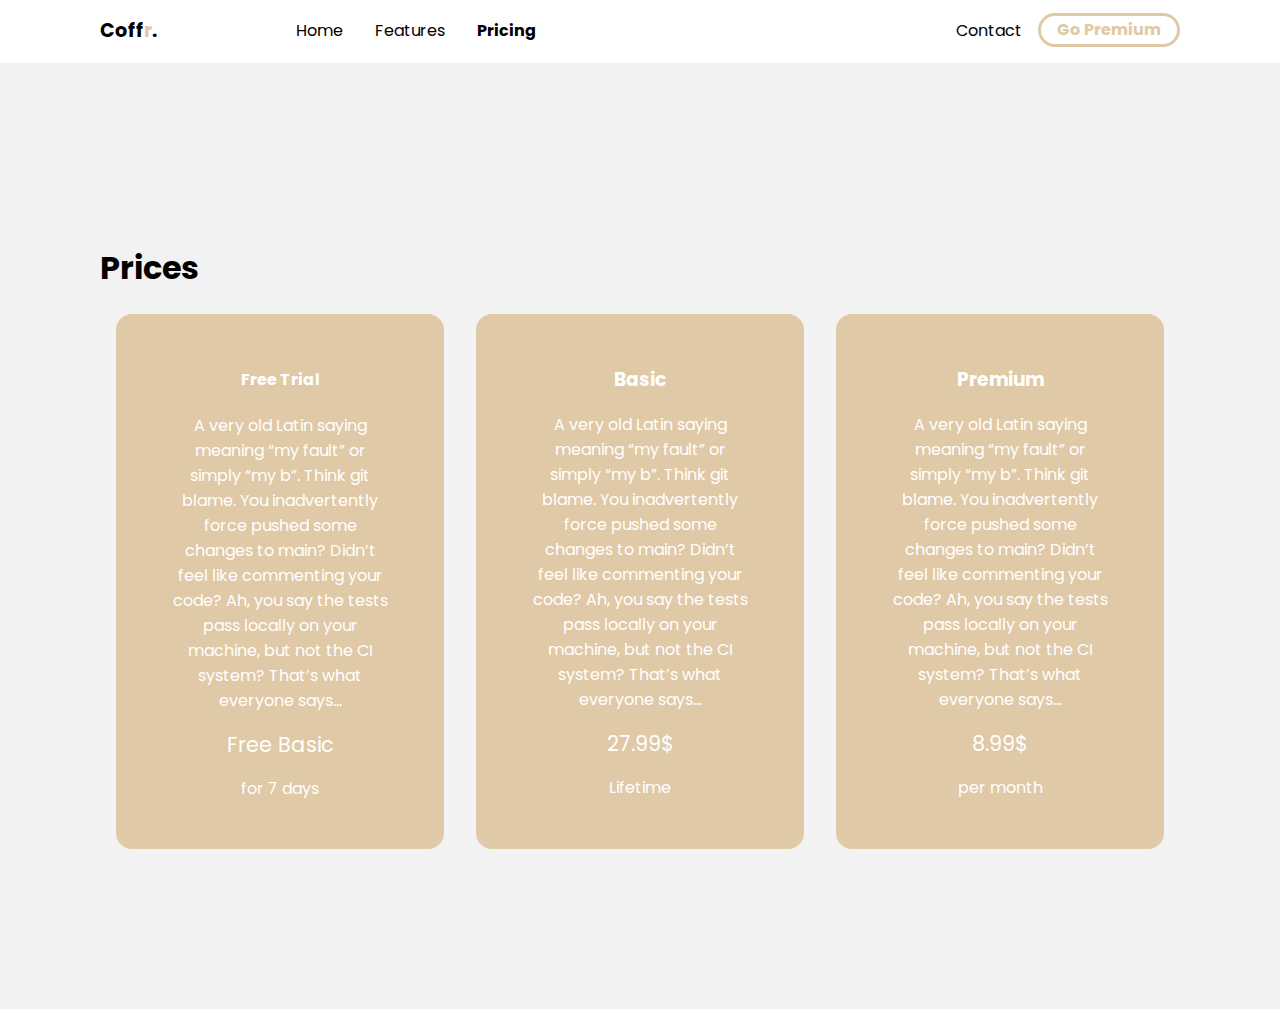
==== BasicShit/Pricing.html @ c1d3ffc7 "Add files via upload" ====
<!DOCTYPE html>
<html lang="en">
<head>
    <link rel="stylesheet" href="css/styles.css">
    <title>Coffr.</title>
</head>
<body>
    <div class="navbar">
        <div class="container">
            <a class="logo" href="#"> Coff<span>r</span>. </a>
            
            <img class="mobile-menu" id="mobile-cta" src="file:///Users/veronikacierna/Desktop/Samuel/frontend/BasicShit/images/menu.svg">

            <nav>
                <img class="mobile-menu-exit" id="mobile-exit" src="file:///Users/veronikacierna/Desktop/Samuel/frontend/BasicShit/images/exit.svg">

                <ul class="primary-nav">
                    <li><a href="file:///Users/veronikacierna/Desktop/Samuel/frontend/BasicShit/index.html">Home</a></li>
                    <li><a href="#">Features</a></li>
                    <li class="current"><a href="#">Pricing</a></li>
                </ul>

                <ul class="secondary-nav"> 
                    <li><a href="#">Contact</a></li>
                    <li class="go-premium-cta"><a href="#   ">Go Premium</a></li>
                </ul>
            </nav>
        </div>
    </div>

   
    
    <section class="pricing">
        <div class="container">
            <h1 class="blacktext" >Prices</h1>
            <ul>
                <li>
                    <h4>Free Trial</h4>
                    <blockquote> A very old Latin saying meaning “my fault” or simply “my b”. Think git blame. You inadvertently force pushed some changes to main? Didn’t feel like commenting your code? Ah, you say the tests pass locally on your machine, but not the CI system? That’s what everyone says… </blockquote>
                    <a href="#">Free Basic</a>
                    <p>for 7 days</p>
                </li>
                
                <li>
                    <h3>Basic</h3>
                    <blockquote> A very old Latin saying meaning “my fault” or simply “my b”. Think git blame. You inadvertently force pushed some changes to main? Didn’t feel like commenting your code? Ah, you say the tests pass locally on your machine, but not the CI system? That’s what everyone says… </blockquote>
                    <a href="#">27.99$</a>
                    <p>Lifetime</p>
                </li>

                <li>
                    <h3>Premium</h3>
                    <blockquote> A very old Latin saying meaning “my fault” or simply “my b”. Think git blame. You inadvertently force pushed some changes to main? Didn’t feel like commenting your code? Ah, you say the tests pass locally on your machine, but not the CI system? That’s what everyone says… </blockquote>
                    <a href="#">8.99$</a>
                    <p>per month</p>
                </li>
            </ul>
        </div>
    </section>

</body>
---- BasicShit/css/styles.css ----
@import url("https://fonts.googleapis.com/css2?family=Poppins:wght@400;700&display=swap");
:root {
  --primary-color: #e0c9a6 ;
}

body {
  background: #F2F2F2;
  margin: 0;
  font-family: 'Poppins';
}

.navbar {
  background: white;
  padding: 1em;
}

.navbar .logo {
  text-decoration: none;
  font-weight: bold;
  color: black;
  font-size: 1.2em;
}

.navbar .logo span {
  color: var(--primary-color);
}

.navbar nav {
  display: none;
}

.navbar .container {
  display: -webkit-box;
  display: -ms-flexbox;
  display: flex;
  place-content: space-between;
}

.navbar .mobile-menu {
  cursor: pointer;
}

a {
  color: #444444;
}

ul {
  list-style-type: none;
  margin: 0;
  padding: 0;
}

section {
  padding: 5em 2em;
}

.hero {
  text-align: center;
}

.left-col .subhead {
  text-transform: uppercase;
  font-weight: bold;
  color: gray;
  letter-spacing: .3em;
}

.left-col h1 {
  font-size: 2.5em;
  line-height: 1.3em;
  margin-top: .2em;
}

.left-col .primary-cta {
  background: var(--primary-color);
  color: white;
  text-decoration: none;
  padding: .6em 1.3em;
  font-size: 1.4em;
  border-radius: 5em;
  font-weight: bold;
  display: inline-block;
}

.left-col .watch-video-cta {
  display: block;
  margin-top: 1em;
}

.left-col .watch-video-cta img {
  margin-right: .5em;
}

.hero-img {
  width: 70%;
  margin-top: 3em;
}

section.features-section {
  background: #20272E;
  color: white;
}

ul.features-list {
  margin: 0;
  padding-left: .1em;
  display: -ms-grid;
  display: grid;
  -ms-grid-columns: (minmax(19rem, 1fr))[auto-fit];
      grid-template-columns: repeat(auto-fit, minmax(19rem, 1fr));
}

ul.features-list li {
  font-size: 1.1em;
  margin-bottom: 1em;
  margin-left: 2em;
  position: relative;
}

ul.features-list li:before {
  content: '';
  left: -2em;
  position: absolute;
  width: 20px;
  height: 20px;
  background-image: url("../images/bullet.svg");
  background-size: contain;
  margin-right: .5em;
}

.features-section img {
  display: none;
}

.testimonials-section {
  background: var(--primary-color);
  color: white;
}

.testimonials-section li {
  background: #006BD6;
  text-align: center;
  padding: 2em 1em;
  width: 80%;
  margin: 0 auto 5em auto;
  border-radius: 1em;
}

.testimonials-section li img {
  width: 5em;
  height: 5em;
  border: 5px solid #006BD6;
  border-radius: 50%;
  margin-top: -4.5em;
}

h2 {
  font-size: 2em;
}

label {
  display: block;
  font-size: 1.2em;
  margin-bottom: .5em;
}

input, textarea {
  width: 100%;
  padding: .8em;
  margin-bottom: 1em;
  border-radius: .3em;
  border: 1px solid gray;
  -webkit-box-sizing: border-box;
          box-sizing: border-box;
}

input[type="submit"] {
  background-color: var(--primary-color);
  color: white;
  font-weight: bold;
  font-size: 1.3em;
  border: none;
  margin-bottom: 5em;
  border-radius: 5em;
  display: inline-block;
  padding: .8em 2em;
  width: unset;
  cursor: pointer;
}

iframe {
  width: 100%;
  height: 300px;
}

nav.menu-btn {
  display: block;
}

nav {
  position: fixed;
  z-index: 999;
  width: 66%;
  right: 0;
  top: 0;
  background: #20272E;
  height: 100vh;
  padding: 1em;
}

nav ul.primary-nav {
  margin-top: 5em;
}

nav li a {
  color: white;
  text-decoration: none;
  display: block;
  padding: .5em;
  font-size: 1.3em;
  text-align: right;
}

nav li a:hover {
  font-weight: bold;
}

.mobile-menu-exit {
  float: right;
  margin: .5em;
  cursor: pointer;
}

@media only screen and (min-width: 768px) {
  .mobile-menu, .mobile-menu-exit {
    display: none;
  }
  .navbar .container {
    display: -ms-grid;
    display: grid;
    -ms-grid-columns: 180px auto;
        grid-template-columns: 180px auto;
    -webkit-box-pack: unset;
        -ms-flex-pack: unset;
            justify-content: unset;
  }
  .navbar nav {
    display: -webkit-box;
    display: -ms-flexbox;
    display: flex;
    -webkit-box-pack: justify;
        -ms-flex-pack: justify;
            justify-content: space-between;
    background: none;
    position: unset;
    height: auto;
    width: 100%;
    padding: 0;
  }
  .navbar nav ul {
    display: -webkit-box;
    display: -ms-flexbox;
    display: flex;
  }
  .navbar nav a {
    color: black;
    font-size: 1em;
    padding: .1em 1em;
  }
  .navbar nav ul.primary-nav {
    margin: 0;
  }
  .navbar nav li.current a {
    font-weight: bold;
  }
  .navbar nav li.go-premium-cta a {
    color: var(--primary-color);
    border: 3px solid var(--primary-color);
    font-weight: bold;
    border-radius: 5em;
    margin-top: -.2em;
  }
  .navbar nav li.go-premium-cta a:hover {
    background: var(--primary-color);
    color: white;
  }
}

@media only screen and (min-width: 1080px) {
  .container {
    width: 1080px;
    margin: 0 auto;
  }
  section {
    padding: 10em 4em;
  }
  .hero .container {
    display: -webkit-box;
    display: -ms-flexbox;
    display: flex;
    -webkit-box-pack: justify;
        -ms-flex-pack: justify;
            justify-content: space-between;
    text-align: left;
  }
  .hero .container .left-col {
    margin: 3em 3em 0 5em;
  }
  .hero .container .left-col h1 {
    font-size: 3em;
    width: 90%;
  }
  .hero-img {
    width: 30%;
    margin-right: 8em;
  }
  .hero-cta {
    display: -webkit-box;
    display: -ms-flexbox;
    display: flex;
  }
  .primary-cta {
    margin-right: 1em;
  }
  ul.features-list {
    display: block;
    margin-left: 5em;
  }
  ul.features-list li {
    font-size: 1.4em;
  }
  ul.features-list li:before {
    width: 30px;
    height: 30px;
  }
  .features-section {
    position: relative;
  }
  .features-section img {
    display: block;
    position: absolute;
    right: 0;
    width: 350px;
    bottom: -2em;
  }
  .testimonials-section ul {
    display: -webkit-box;
    display: -ms-flexbox;
    display: flex;
  }
  .testimonials-section ul li {
    margin: 0 1em;
  }
  .contact-section {
    position: relative;
  }
  .contact-section .container {
    display: -webkit-box;
    display: -ms-flexbox;
    display: flex;
  }
  .contact-right {
    position: absolute;
    right: 0;
    top: 0;
    width: 45%;
    height: 100%;
  }
  .contact-right iframe {
    height: 100%;
  }
}

.pricing {
  color: white;
}

.pricing li {
  background: var(--primary-color);
  text-align: center;
  padding: 2em 1em;
  width: 80%;
  margin: 0 auto 5em auto;
  border-radius: 1em;
}

.pricing li a {
  color: white;
  text-decoration: none;
  display: block;
  font-size: 1.3em;
  text-align: center;
}

.pricing li a:hover {
  font-weight: bold;
}

.pricing li img {
  width: 5em;
  height: 5em;
  border: 5px solid var(--primary-color);
  border-radius: 50%;
  margin-top: -4.5em;
}

.pricing ul {
  display: -webkit-box;
  display: -ms-flexbox;
  display: flex;
}

.pricing ul li {
  margin: 0 1em;
}

.blacktext {
  color: black;
}

@media only screen and (min-width: 1450px) {
  .features-section:before {
    content: '';
    position: absolute;
    width: 10%;
    height: 20em;
    background: var(--primary-color);
    left: 0;
    top: -4em;
  }
  .features-section:after {
    content: '';
    position: absolute;
    width: 200px;
    height: 20em;
    background: url("../images/dots.svg") no-repeat;
    left: 4.5em;
    top: 2em;
  }
}
/*# sourceMappingURL=styles.css.map */
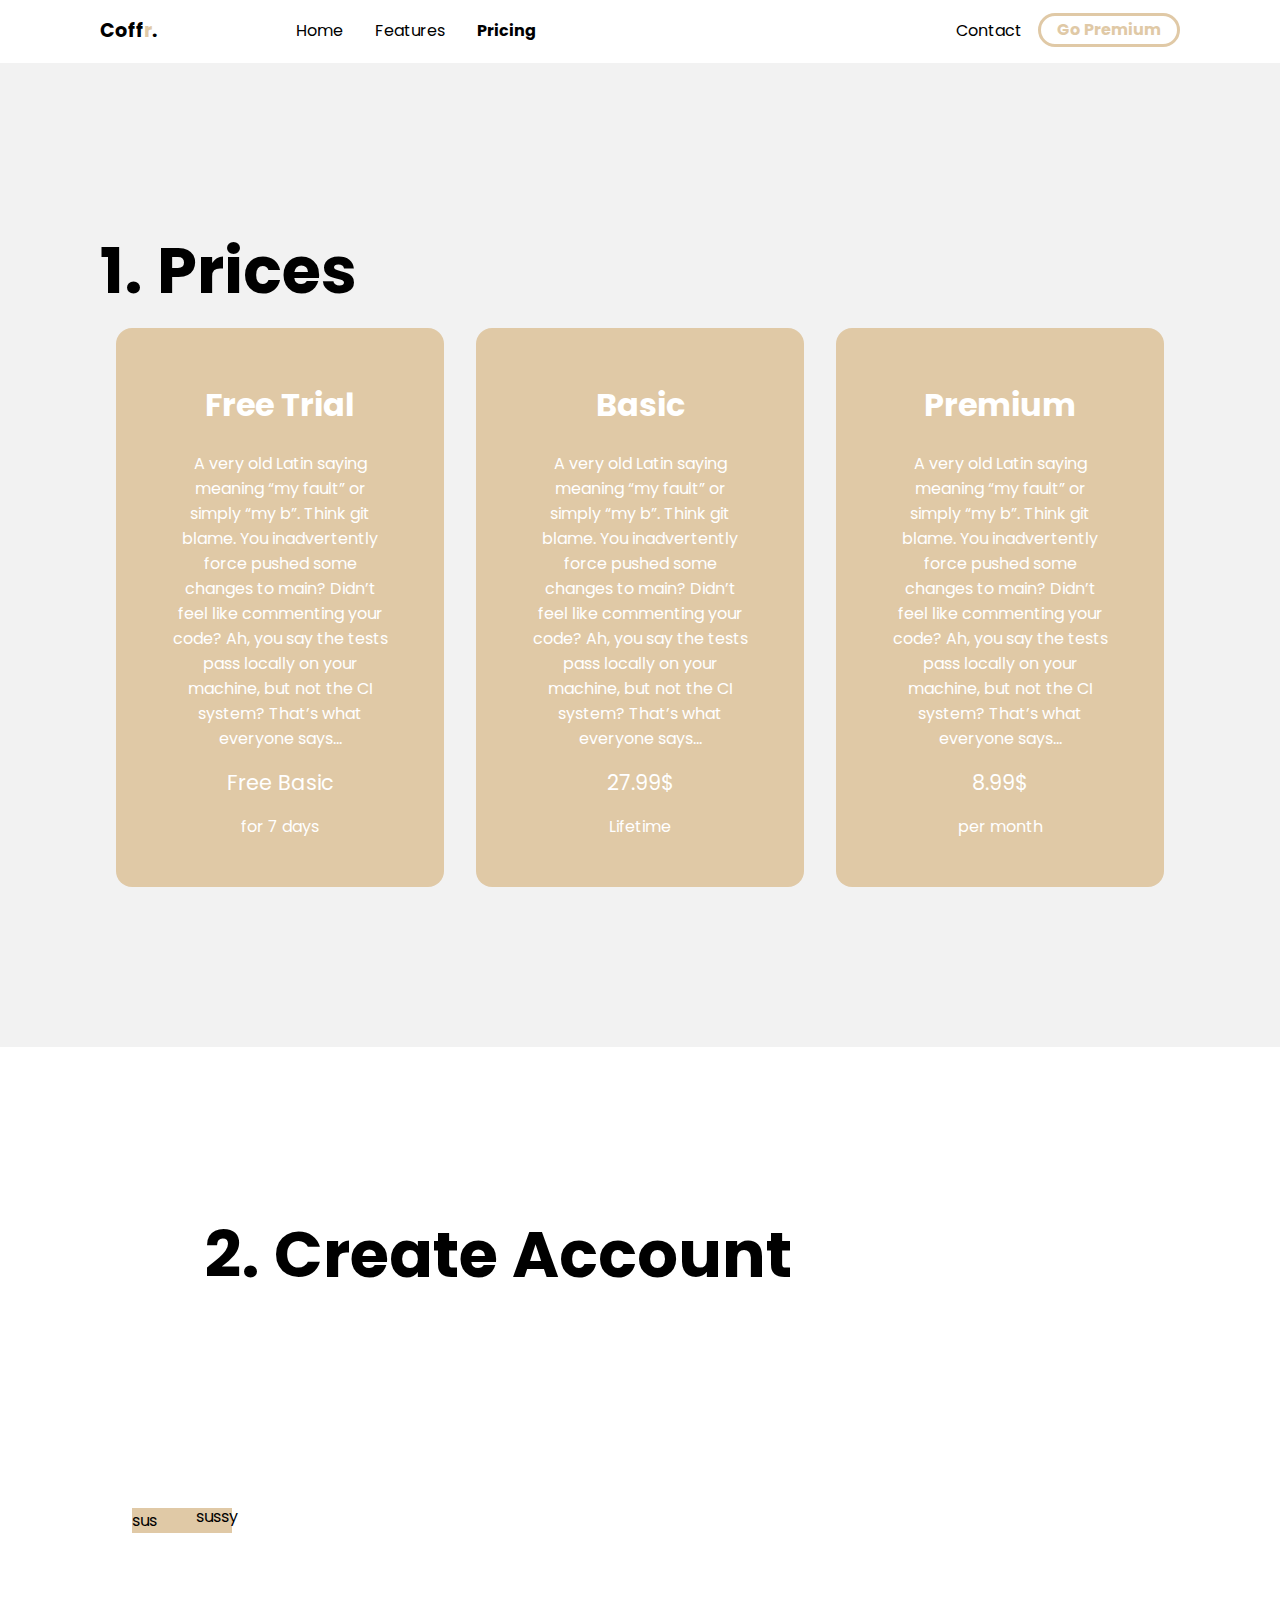
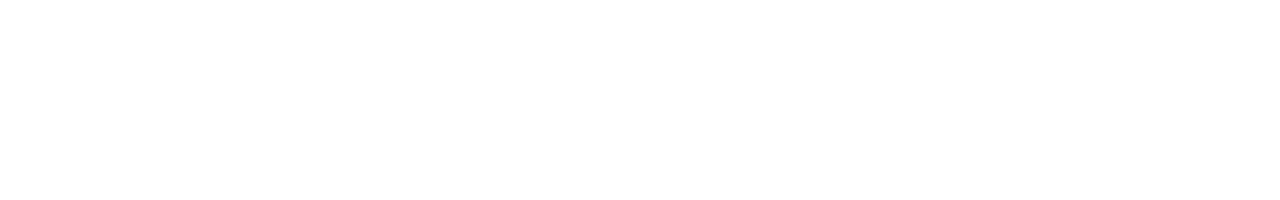
==== commit 95c37b28: "Add files via upload" ====
--- a/BasicShit/Pricing.html
+++ b/BasicShit/Pricing.html
@@ -32,24 +32,24 @@
     
     <section class="pricing">
         <div class="container">
-            <h1 class="blacktext" >Prices</h1>
+            <h1 class="blacktext">1. Prices</h1>
             <ul>
                 <li>
-                    <h4>Free Trial</h4>
+                    <h1>Free Trial</h1>
                     <blockquote> A very old Latin saying meaning “my fault” or simply “my b”. Think git blame. You inadvertently force pushed some changes to main? Didn’t feel like commenting your code? Ah, you say the tests pass locally on your machine, but not the CI system? That’s what everyone says… </blockquote>
                     <a href="#">Free Basic</a>
                     <p>for 7 days</p>
                 </li>
                 
                 <li>
-                    <h3>Basic</h3>
+                    <h1>Basic</h1>
                     <blockquote> A very old Latin saying meaning “my fault” or simply “my b”. Think git blame. You inadvertently force pushed some changes to main? Didn’t feel like commenting your code? Ah, you say the tests pass locally on your machine, but not the CI system? That’s what everyone says… </blockquote>
                     <a href="#">27.99$</a>
                     <p>Lifetime</p>
                 </li>
 
                 <li>
-                    <h3>Premium</h3>
+                    <h1>Premium</h1>
                     <blockquote> A very old Latin saying meaning “my fault” or simply “my b”. Think git blame. You inadvertently force pushed some changes to main? Didn’t feel like commenting your code? Ah, you say the tests pass locally on your machine, but not the CI system? That’s what everyone says… </blockquote>
                     <a href="#">8.99$</a>
                     <p>per month</p>
@@ -58,5 +58,24 @@
         </div>
     </section>
 
+
+    <section class="create-account-css">
+        <div class="container">
+            <h1 class="blacktext">2. Create Account</h1>
+
+            <ul>
+                <li class="email-account-css">
+                    <section> sussy</section>
+                </li>
+
+                <li class="email-account-css">
+                    <div> sus </div>
+                </li>
+            </ul>
+        </div>
+        
+        
+        
+    </section>
 </body>
         --- a/BasicShit/css/styles.css
+++ b/BasicShit/css/styles.css
@@ -415,7 +415,33 @@
 }
 
 .blacktext {
+  margin-top: 0;
+  margin-bottom: 10px;
+  font-size: 4em;
   color: black;
+}
+
+.create-account-css {
+  display: -webkit-box;
+  display: -ms-flexbox;
+  display: flex;
+  background-color: white;
+}
+
+.create-account-css h1 {
+  margin-left: 105px;
+}
+
+.email-account-css {
+  width: 100px;
+  height: 100px;
+  margin: 0 auto 5em auto;
+  margin: 0 1em;
+  padding: 2em 1em;
+}
+
+.email-account-css div {
+  background-color: var(--primary-color);
 }
 
 @media only screen and (min-width: 1450px) {
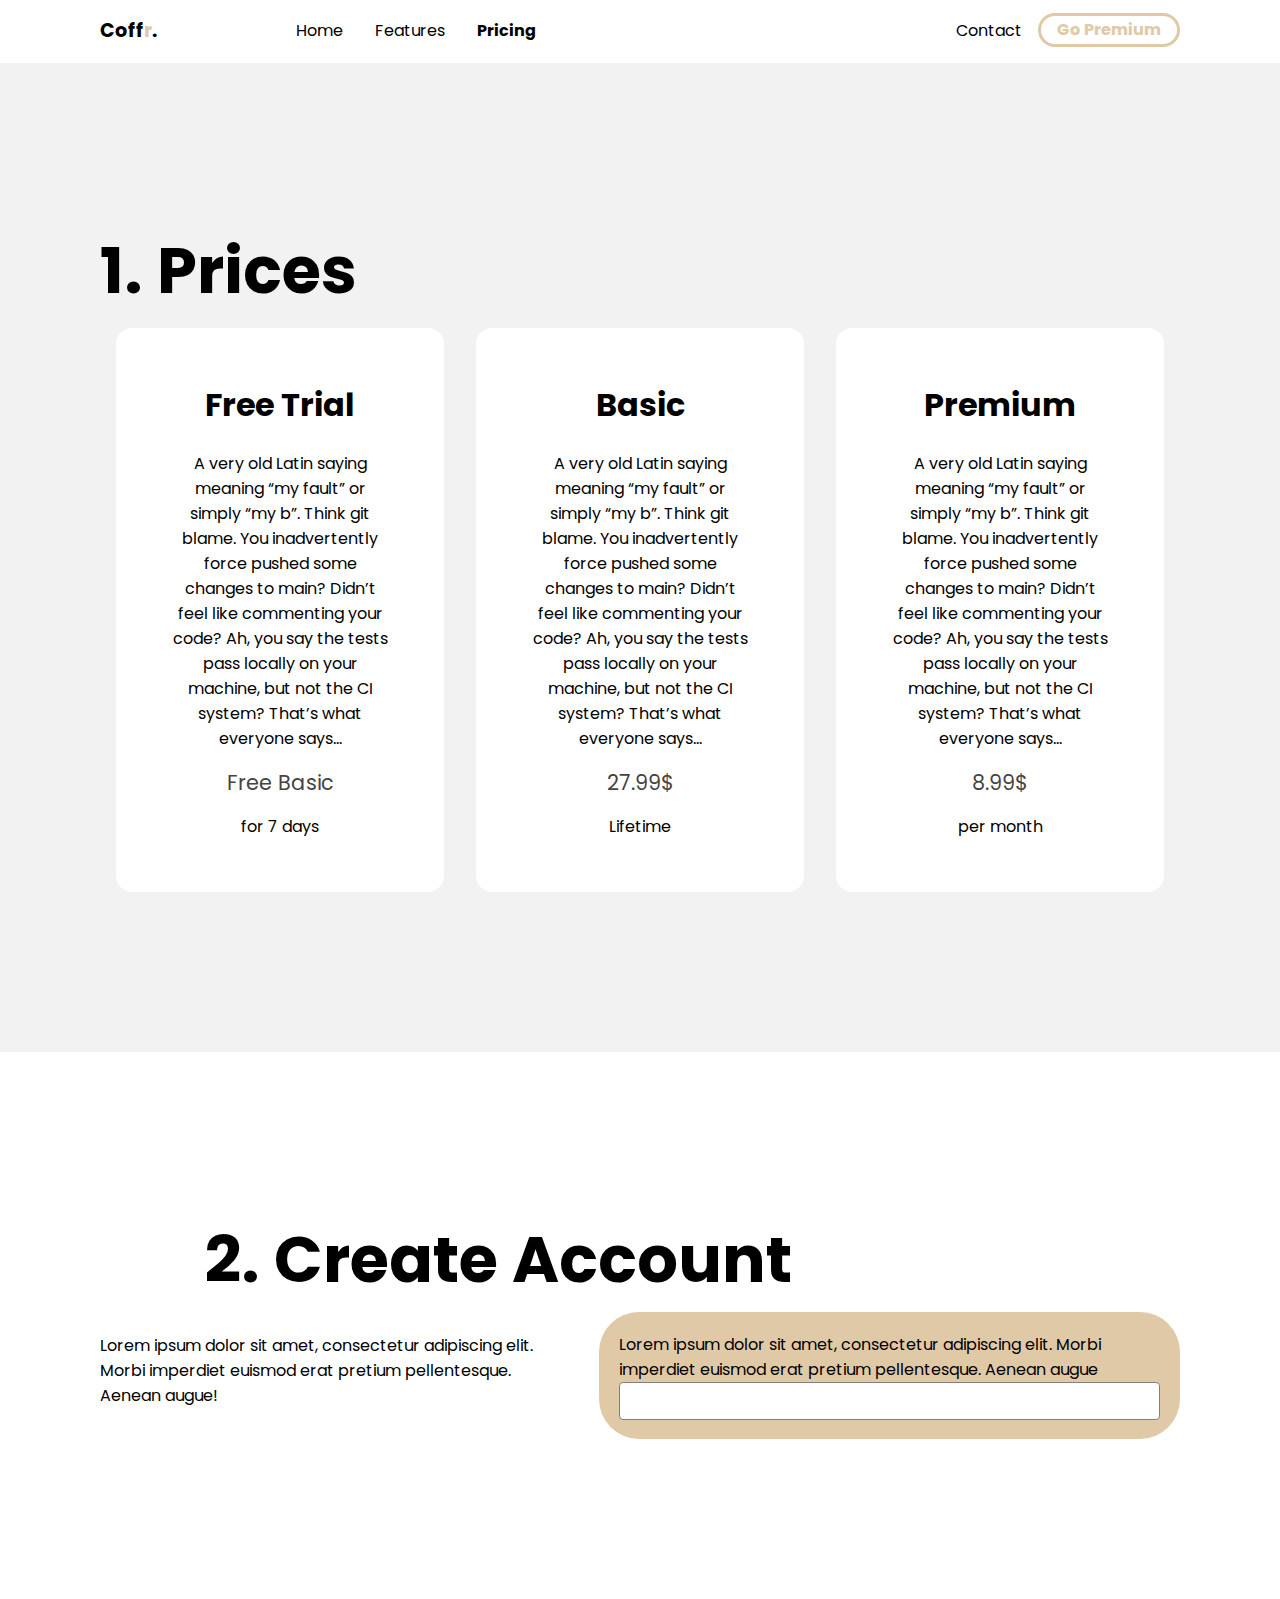
==== commit 60bd94c0: "Add files via upload" ====
--- a/BasicShit/Pricing.html
+++ b/BasicShit/Pricing.html
@@ -4,18 +4,18 @@
     <link rel="stylesheet" href="css/styles.css">
     <title>Coffr.</title>
 </head>
-<body>
+<body class="body-shaped-like-cola">
     <div class="navbar">
         <div class="container">
             <a class="logo" href="#"> Coff<span>r</span>. </a>
             
-            <img class="mobile-menu" id="mobile-cta" src="file:///Users/veronikacierna/Desktop/Samuel/frontend/BasicShit/images/menu.svg">
+            <img class="mobile-menu" id="mobile-cta" src="images/menu.svg">
 
             <nav>
-                <img class="mobile-menu-exit" id="mobile-exit" src="file:///Users/veronikacierna/Desktop/Samuel/frontend/BasicShit/images/exit.svg">
+                <img class="mobile-menu-exit" id="mobile-exit" src="images/exit.svg">
 
                 <ul class="primary-nav">
-                    <li><a href="file:///Users/veronikacierna/Desktop/Samuel/frontend/BasicShit/index.html">Home</a></li>
+                    <li><a href="index.html">Home</a></li>
                     <li><a href="#">Features</a></li>
                     <li class="current"><a href="#">Pricing</a></li>
                 </ul>
@@ -63,19 +63,11 @@
         <div class="container">
             <h1 class="blacktext">2. Create Account</h1>
 
-            <ul>
-                <li class="email-account-css">
-                    <section> sussy</section>
-                </li>
-
-                <li class="email-account-css">
-                    <div> sus </div>
-                </li>
-            </ul>
+            <account class="email-account-css"> 
+                <p>Lorem ipsum dolor sit amet, consectetur adipiscing elit. Morbi imperdiet euismod erat pretium pellentesque. Aenean augue!</p>
+                <div>Lorem ipsum dolor sit amet, consectetur adipiscing elit. Morbi imperdiet euismod erat pretium pellentesque. Aenean augue <input type="text"> </div>
+            </account>
         </div>
-        
-        
-        
     </section>
 </body>
         --- a/BasicShit/css/styles.css
+++ b/BasicShit/css/styles.css
@@ -6,36 +6,29 @@
 body {
   background: #F2F2F2;
   margin: 0;
-  font-family: 'Poppins';
+  font-family: "Poppins";
 }
 
 .navbar {
   background: white;
   padding: 1em;
 }
-
 .navbar .logo {
   text-decoration: none;
   font-weight: bold;
   color: black;
   font-size: 1.2em;
 }
-
 .navbar .logo span {
   color: var(--primary-color);
 }
-
 .navbar nav {
   display: none;
 }
-
 .navbar .container {
-  display: -webkit-box;
-  display: -ms-flexbox;
   display: flex;
   place-content: space-between;
 }
-
 .navbar .mobile-menu {
   cursor: pointer;
 }
@@ -62,33 +55,29 @@
   text-transform: uppercase;
   font-weight: bold;
   color: gray;
-  letter-spacing: .3em;
-}
-
+  letter-spacing: 0.3em;
+}
 .left-col h1 {
   font-size: 2.5em;
   line-height: 1.3em;
-  margin-top: .2em;
-}
-
+  margin-top: 0.2em;
+}
 .left-col .primary-cta {
   background: var(--primary-color);
   color: white;
   text-decoration: none;
-  padding: .6em 1.3em;
+  padding: 0.6em 1.3em;
   font-size: 1.4em;
   border-radius: 5em;
   font-weight: bold;
   display: inline-block;
 }
-
 .left-col .watch-video-cta {
   display: block;
   margin-top: 1em;
 }
-
 .left-col .watch-video-cta img {
-  margin-right: .5em;
+  margin-right: 0.5em;
 }
 
 .hero-img {
@@ -103,29 +92,25 @@
 
 ul.features-list {
   margin: 0;
-  padding-left: .1em;
-  display: -ms-grid;
+  padding-left: 0.1em;
   display: grid;
-  -ms-grid-columns: (minmax(19rem, 1fr))[auto-fit];
-      grid-template-columns: repeat(auto-fit, minmax(19rem, 1fr));
-}
-
+  grid-template-columns: repeat(auto-fit, minmax(19rem, 1fr));
+}
 ul.features-list li {
   font-size: 1.1em;
   margin-bottom: 1em;
   margin-left: 2em;
   position: relative;
 }
-
 ul.features-list li:before {
-  content: '';
+  content: "";
   left: -2em;
   position: absolute;
   width: 20px;
   height: 20px;
   background-image: url("../images/bullet.svg");
   background-size: contain;
-  margin-right: .5em;
+  margin-right: 0.5em;
 }
 
 .features-section img {
@@ -136,7 +121,6 @@
   background: var(--primary-color);
   color: white;
 }
-
 .testimonials-section li {
   background: #006BD6;
   text-align: center;
@@ -145,7 +129,6 @@
   margin: 0 auto 5em auto;
   border-radius: 1em;
 }
-
 .testimonials-section li img {
   width: 5em;
   height: 5em;
@@ -161,20 +144,19 @@
 label {
   display: block;
   font-size: 1.2em;
-  margin-bottom: .5em;
+  margin-bottom: 0.5em;
 }
 
 input, textarea {
   width: 100%;
-  padding: .8em;
+  padding: 0.8em;
   margin-bottom: 1em;
-  border-radius: .3em;
+  border-radius: 0.3em;
   border: 1px solid gray;
-  -webkit-box-sizing: border-box;
-          box-sizing: border-box;
-}
-
-input[type="submit"] {
+  box-sizing: border-box;
+}
+
+input[type=submit] {
   background-color: var(--primary-color);
   color: white;
   font-weight: bold;
@@ -183,7 +165,7 @@
   margin-bottom: 5em;
   border-radius: 5em;
   display: inline-block;
-  padding: .8em 2em;
+  padding: 0.8em 2em;
   width: unset;
   cursor: pointer;
 }
@@ -207,27 +189,24 @@
   height: 100vh;
   padding: 1em;
 }
-
 nav ul.primary-nav {
   margin-top: 5em;
 }
-
 nav li a {
   color: white;
   text-decoration: none;
   display: block;
-  padding: .5em;
+  padding: 0.5em;
   font-size: 1.3em;
   text-align: right;
 }
-
 nav li a:hover {
   font-weight: bold;
 }
 
 .mobile-menu-exit {
   float: right;
-  margin: .5em;
+  margin: 0.5em;
   cursor: pointer;
 }
 
@@ -235,22 +214,16 @@
   .mobile-menu, .mobile-menu-exit {
     display: none;
   }
+
   .navbar .container {
-    display: -ms-grid;
     display: grid;
-    -ms-grid-columns: 180px auto;
-        grid-template-columns: 180px auto;
-    -webkit-box-pack: unset;
-        -ms-flex-pack: unset;
-            justify-content: unset;
-  }
+    grid-template-columns: 180px auto;
+    justify-content: unset;
+  }
+
   .navbar nav {
-    display: -webkit-box;
-    display: -ms-flexbox;
-    display: flex;
-    -webkit-box-pack: justify;
-        -ms-flex-pack: justify;
-            justify-content: space-between;
+    display: flex;
+    justify-content: space-between;
     background: none;
     position: unset;
     height: auto;
@@ -258,14 +231,12 @@
     padding: 0;
   }
   .navbar nav ul {
-    display: -webkit-box;
-    display: -ms-flexbox;
     display: flex;
   }
   .navbar nav a {
     color: black;
     font-size: 1em;
-    padding: .1em 1em;
+    padding: 0.1em 1em;
   }
   .navbar nav ul.primary-nav {
     margin: 0;
@@ -278,29 +249,26 @@
     border: 3px solid var(--primary-color);
     font-weight: bold;
     border-radius: 5em;
-    margin-top: -.2em;
+    margin-top: -0.2em;
   }
   .navbar nav li.go-premium-cta a:hover {
     background: var(--primary-color);
     color: white;
   }
 }
-
 @media only screen and (min-width: 1080px) {
   .container {
     width: 1080px;
     margin: 0 auto;
   }
+
   section {
     padding: 10em 4em;
   }
+
   .hero .container {
-    display: -webkit-box;
-    display: -ms-flexbox;
-    display: flex;
-    -webkit-box-pack: justify;
-        -ms-flex-pack: justify;
-            justify-content: space-between;
+    display: flex;
+    justify-content: space-between;
     text-align: left;
   }
   .hero .container .left-col {
@@ -310,18 +278,20 @@
     font-size: 3em;
     width: 90%;
   }
+
   .hero-img {
     width: 30%;
     margin-right: 8em;
   }
+
   .hero-cta {
-    display: -webkit-box;
-    display: -ms-flexbox;
-    display: flex;
-  }
+    display: flex;
+  }
+
   .primary-cta {
     margin-right: 1em;
   }
+
   ul.features-list {
     display: block;
     margin-left: 5em;
@@ -333,9 +303,11 @@
     width: 30px;
     height: 30px;
   }
+
   .features-section {
     position: relative;
   }
+
   .features-section img {
     display: block;
     position: absolute;
@@ -343,22 +315,21 @@
     width: 350px;
     bottom: -2em;
   }
+
   .testimonials-section ul {
-    display: -webkit-box;
-    display: -ms-flexbox;
     display: flex;
   }
   .testimonials-section ul li {
     margin: 0 1em;
   }
+
   .contact-section {
     position: relative;
   }
   .contact-section .container {
-    display: -webkit-box;
-    display: -ms-flexbox;
-    display: flex;
-  }
+    display: flex;
+  }
+
   .contact-right {
     position: absolute;
     right: 0;
@@ -370,32 +341,35 @@
     height: 100%;
   }
 }
-
 .pricing {
-  color: white;
-}
-
+  color: black;
+}
 .pricing li {
-  background: var(--primary-color);
+  background: white;
   text-align: center;
   padding: 2em 1em;
   width: 80%;
   margin: 0 auto 5em auto;
   border-radius: 1em;
-}
-
+  border: 5px;
+  height: 500px;
+}
+.pricing li:hover {
+  transition-duration: 0.1s;
+  border-style: solid;
+  border-color: var(--primary-color);
+  zoom: 0;
+  height: 490px;
+}
 .pricing li a {
-  color: white;
   text-decoration: none;
   display: block;
   font-size: 1.3em;
   text-align: center;
 }
-
 .pricing li a:hover {
   font-weight: bold;
 }
-
 .pricing li img {
   width: 5em;
   height: 5em;
@@ -405,11 +379,8 @@
 }
 
 .pricing ul {
-  display: -webkit-box;
-  display: -ms-flexbox;
   display: flex;
 }
-
 .pricing ul li {
   margin: 0 1em;
 }
@@ -422,31 +393,29 @@
 }
 
 .create-account-css {
-  display: -webkit-box;
-  display: -ms-flexbox;
   display: flex;
   background-color: white;
 }
-
 .create-account-css h1 {
   margin-left: 105px;
 }
 
 .email-account-css {
-  width: 100px;
-  height: 100px;
-  margin: 0 auto 5em auto;
-  margin: 0 1em;
-  padding: 2em 1em;
-}
-
+  display: flex;
+  width: 600;
+}
 .email-account-css div {
-  background-color: var(--primary-color);
+  margin-left: 50px;
+  margin-top: -5px;
+  background: var(--primary-color);
+  padding: 20px;
+  border-radius: 40px;
+  padding-bottom: 5px;
 }
 
 @media only screen and (min-width: 1450px) {
   .features-section:before {
-    content: '';
+    content: "";
     position: absolute;
     width: 10%;
     height: 20em;
@@ -455,7 +424,7 @@
     top: -4em;
   }
   .features-section:after {
-    content: '';
+    content: "";
     position: absolute;
     width: 200px;
     height: 20em;
@@ -463,5 +432,4 @@
     left: 4.5em;
     top: 2em;
   }
-}
-/*# sourceMappingURL=styles.css.map */+}/*# sourceMappingURL=styles.css.map */